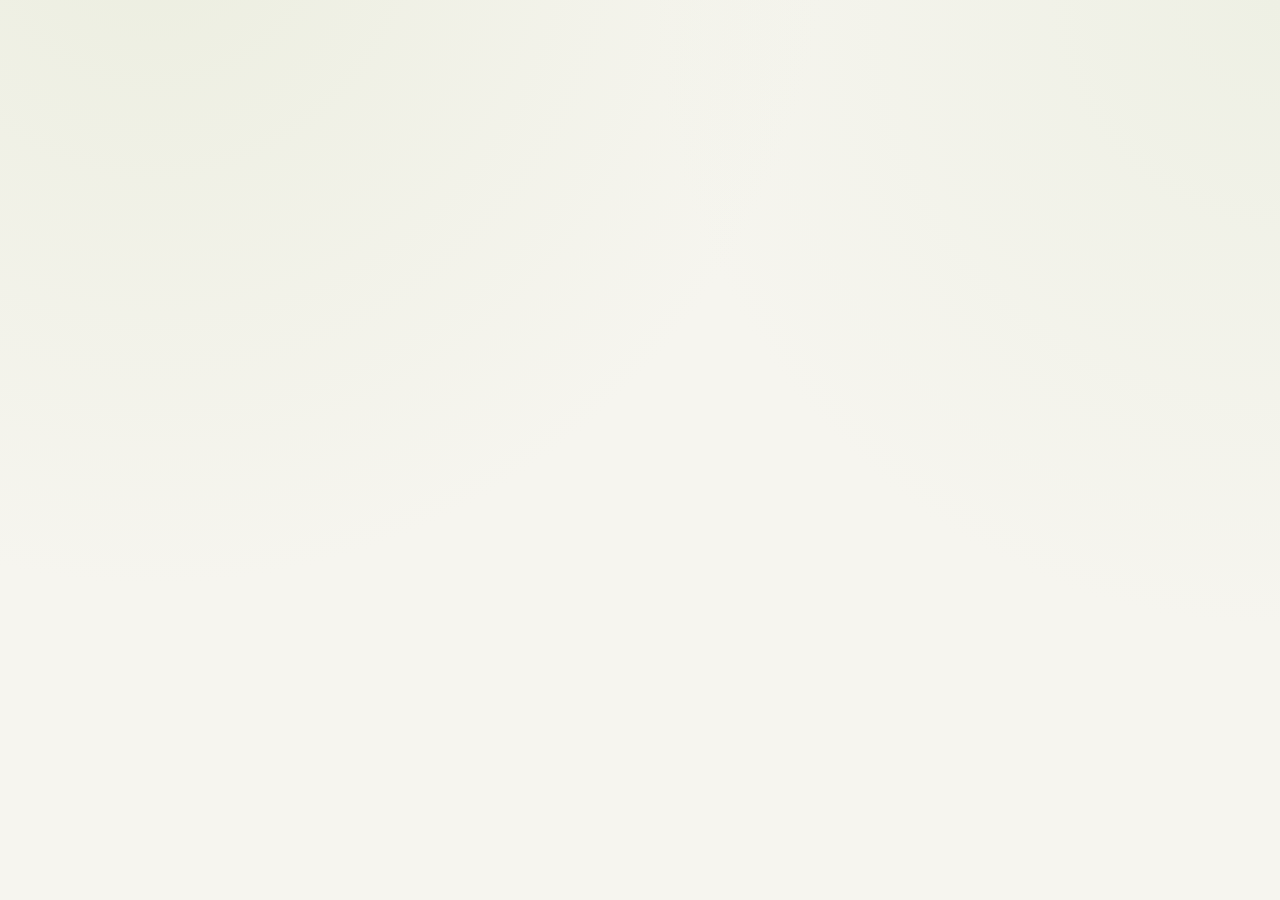
==== index.html @ 40b50306 "Add files via upload index含吉祥物(某HCC病友,我担友(bei)情(po)上镜;不想看小人的可以选no-character版本" ====
<!DOCTYPE html>
<html lang="zh-CN">
<head>
<meta charset="UTF-8">
<meta name="viewport" content="width=device-width, initial-scale=1.0">
<meta name="theme-color" content="#f6f5ef">
<title>从关联到因果 · 实验设计</title>
<meta name="description" content="五个实验设计任务：调节参数、权衡可信度与成本、解读研究结果并回答结论题，把一条可疑的关联锻造成一条站得住的因果链。">
<link rel="icon" href="[data-uri]">
<link rel="stylesheet" href="styles.css">
</head>
<body>
  <main id="app" aria-live="polite"></main>

  <script src="js/config.js"></script>
  <script src="js/character.js"></script>
  <script src="js/rules.js"></script>
  <script src="js/levels.js"></script>
  <script src="js/store.js"></script>
  <script src="js/app.js"></script>
</body>
</html>
---- styles.css ----
/* =========================================================================
 * 从关联到因果 · 设计实验室
 * ========================================================================= */
:root {
  --paper: #f6f5ef;
  --card: #fffefb;
  --ink: #1b2a24;
  --ink-soft: #5a6b62;
  --green: #19392f;
  --lime: #dce99c;
  --brown: #8a5a30;
  --line: rgba(25, 57, 47, .14);
  --good: #2f7d54;
  --mid: #b5792a;
  --bad: #a4442f;
  --shadow: 0 10px 30px -18px rgba(19, 40, 32, .45);
  --radius: 16px;
}

* { box-sizing: border-box; }

html, body {
  margin: 0;
  background: var(--paper);
  color: var(--ink);
  font-family: "Segoe UI", system-ui, -apple-system, "PingFang SC", "Microsoft YaHei", sans-serif;
  line-height: 1.65;
  -webkit-font-smoothing: antialiased;
}

body {
  background-image: radial-gradient(circle at 12% -10%, #eceee0 0, transparent 45%),
                    radial-gradient(circle at 100% 0, #eef0e4 0, transparent 40%);
  min-height: 100vh;
}

.wrap { max-width: 940px; margin: 0 auto; padding: 40px 22px 64px; }

/* ---------- 通用 ---------- */
button { font: inherit; cursor: pointer; }
.muted { color: var(--ink-soft); font-size: .85rem; }
.kicker {
  font-size: .74rem; letter-spacing: .18em; text-transform: uppercase;
  color: var(--brown); font-weight: 700;
}
h1, h2, h3 { line-height: 1.25; margin: 0; }

.btn {
  border: 1px solid var(--green); background: var(--green); color: #f2f6e9;
  padding: 11px 22px; border-radius: 999px; font-weight: 600; transition: .16s;
}
.btn:hover { transform: translateY(-1px); box-shadow: var(--shadow); }
.btn:disabled { opacity: .35; cursor: not-allowed; transform: none; box-shadow: none; }
.btn.ghost { background: transparent; color: var(--green); border-color: var(--line); }
.btn.ghost:hover { background: rgba(25, 57, 47, .05); }
:focus-visible { outline: 3px solid #a65a30; outline-offset: 3px; border-radius: 6px; }

/* ---------- 书架 ---------- */
.hero { margin-bottom: 34px; }
.hero h1 { font-size: clamp(2rem, 5vw, 3rem); font-family: Georgia, "Songti SC", serif; margin: 8px 0 12px; }
.hero .lead { color: var(--ink-soft); max-width: 46ch; font-size: 1.02rem; }
.hero-stats { display: flex; gap: 34px; margin-top: 22px; }
.hero-stats .num { display: block; font-size: 1.7rem; font-weight: 800; color: var(--green); }
.hero-stats .cap { font-size: .78rem; color: var(--ink-soft); letter-spacing: .04em; }
.done-banner {
  margin-top: 20px; padding: 12px 16px; border-radius: 12px;
  background: linear-gradient(120deg, rgba(220, 233, 156, .6), rgba(220, 233, 156, .25));
  border: 1px solid rgba(25, 57, 47, .1); font-size: .92rem;
}

.grid { display: grid; grid-template-columns: repeat(auto-fill, minmax(258px, 1fr)); gap: 16px; }
.card {
  text-align: left; background: var(--card); border: 1px solid var(--line);
  border-radius: var(--radius); padding: 20px; box-shadow: var(--shadow);
  transition: .18s; display: flex; flex-direction: column; gap: 10px;
}
.card:hover { transform: translateY(-3px); border-color: var(--brown); }
.card-top { display: flex; justify-content: space-between; align-items: center; color: var(--ink-soft); font-size: .78rem; }
.card-top .idx { font-weight: 800; color: var(--brown); letter-spacing: .08em; }
.card h3 { font-size: 1.28rem; font-family: Georgia, "Songti SC", serif; }
.tags { display: flex; flex-wrap: wrap; gap: 6px; }
.tags span { font-size: .72rem; background: rgba(25, 57, 47, .06); padding: 3px 9px; border-radius: 999px; color: var(--ink-soft); }
.card-desc { margin: 0; font-size: .9rem; color: var(--ink-soft); flex: 1; }
.badge { align-self: flex-start; font-size: .76rem; padding: 4px 11px; border-radius: 999px; background: rgba(25, 57, 47, .07); color: var(--ink-soft); }
.badge.good { background: rgba(47, 125, 84, .14); color: var(--good); font-weight: 700; }
.badge.mid { background: rgba(181, 121, 42, .16); color: var(--mid); font-weight: 700; }
.home-foot { display: flex; align-items: center; gap: 16px; margin-top: 30px; flex-wrap: wrap; }

/* ---------- 关卡 ---------- */
.level { max-width: 780px; }
.lhead { display: grid; grid-template-columns: auto 1fr auto; gap: 16px; align-items: center; margin-bottom: 26px; }
.ltitle h2 { font-family: Georgia, "Songti SC", serif; font-size: 1.6rem; margin-top: 4px; }
.lmeta { font-size: .76rem; color: var(--ink-soft); text-align: right; line-height: 1.5; }

.story { font-family: Georgia, "Songti SC", "Microsoft YaHei", serif; font-size: 1.06rem; color: #24352d; }
.story p { margin: 0 0 14px; }

.mission {
  margin: 8px 0 26px; padding: 16px 18px; border-left: 3px solid var(--brown);
  background: rgba(138, 90, 48, .06); border-radius: 0 12px 12px 0; font-size: .95rem;
}
.mtag {
  display: inline-block; font-size: .7rem; font-weight: 800; letter-spacing: .12em;
  color: var(--brown); margin-right: 10px; text-transform: uppercase;
}

.panel { background: var(--card); border: 1px solid var(--line); border-radius: var(--radius); padding: 22px; box-shadow: var(--shadow); }
.controls { display: flex; flex-direction: column; gap: 22px; }
.ctrl > label { display: flex; justify-content: space-between; align-items: baseline; font-weight: 600; font-size: .92rem; margin-bottom: 10px; }
.ctrl output { font-weight: 700; color: var(--brown); font-variant-numeric: tabular-nums; }

.seg { display: flex; flex-wrap: wrap; gap: 8px; }
.seg-btn {
  border: 1px solid var(--line); background: #fbfaf5; color: var(--ink);
  padding: 9px 16px; border-radius: 10px; transition: .15s;
}
.seg-btn:hover { border-color: var(--brown); }
.seg-btn.on { background: var(--green); color: #f2f6e9; border-color: var(--green); font-weight: 600; }

input[type=range] { width: 100%; accent-color: var(--green); height: 26px; }

.checks { display: grid; grid-template-columns: repeat(auto-fit, minmax(180px, 1fr)); gap: 10px; }
.chk { display: flex; align-items: center; gap: 10px; padding: 11px 14px; border: 1px solid var(--line); border-radius: 12px; background: #fbfaf5; cursor: pointer; font-size: .92rem; transition: .15s; }
.chk:hover { border-color: var(--brown); }
.chk input { width: 17px; height: 17px; accent-color: var(--green); }
.chk:has(input:checked) { border-color: var(--green); background: rgba(25, 57, 47, .06); }

/* ---------- 实时计算 ---------- */
.metrics-wrap { margin-top: 20px; }
.mhead { display: flex; justify-content: space-between; align-items: baseline; margin-bottom: 12px; }
.mhead h3 { font-size: .8rem; letter-spacing: .14em; text-transform: uppercase; color: var(--ink-soft); }
.preview { font-size: .85rem; color: var(--ink-soft); }
.preview b { color: var(--brown); font-size: 1rem; font-variant-numeric: tabular-nums; }
.metrics { display: grid; grid-template-columns: repeat(auto-fit, minmax(160px, 1fr)); gap: 12px; }
.metric { background: var(--card); border: 1px solid var(--line); border-radius: 12px; padding: 14px 16px; }
.metric .mlabel { font-size: .76rem; color: var(--ink-soft); }
.metric .mvalue { font-size: 1.5rem; font-weight: 800; font-variant-numeric: tabular-nums; margin-top: 4px; }
.metric .munit { font-size: .74rem; font-weight: 600; color: var(--ink-soft); margin-left: 5px; }
.metric.good { border-color: rgba(47, 125, 84, .4); background: rgba(47, 125, 84, .06); }
.metric.good .mvalue { color: var(--good); }
.metric.mid { border-color: rgba(181, 121, 42, .4); background: rgba(181, 121, 42, .06); }
.metric.mid .mvalue { color: var(--mid); }
.metric.bad { border-color: rgba(164, 68, 47, .35); background: rgba(164, 68, 47, .05); }
.metric.bad .mvalue { color: var(--bad); }

/* ---------- 操作与反馈 ---------- */
.actions { display: flex; gap: 12px; margin: 24px 0 8px; }
.feedback { margin-top: 18px; }
.fb-top { display: flex; align-items: center; gap: 12px; margin-bottom: 12px; flex-wrap: wrap; }
.v { font-weight: 800; padding: 5px 14px; border-radius: 999px; font-size: .86rem; }
.v.good { background: rgba(47, 125, 84, .14); color: var(--good); }
.v.bad { background: rgba(164, 68, 47, .12); color: var(--bad); }
.fb-sub { font-size: .82rem; color: var(--ink-soft); }
.fb-score {
  display: flex; align-items: center; gap: 14px; flex-wrap: wrap;
  background: var(--card); border: 1px solid var(--line); border-radius: 12px; padding: 14px 18px;
}
.fsc { display: flex; flex-direction: column; }
.fs-num { font-size: 1.35rem; font-weight: 800; font-variant-numeric: tabular-nums; }
.fs-num.hl { color: var(--brown); }
.fs-cap { font-size: .72rem; color: var(--ink-soft); }
.fs-x { color: var(--ink-soft); font-size: .9rem; }
.fs-best { margin-left: auto; font-size: .8rem; color: var(--ink-soft); background: rgba(25, 57, 47, .06); padding: 6px 12px; border-radius: 999px; }
.msgs { list-style: none; padding: 0; margin: 14px 0 0; display: flex; flex-direction: column; gap: 8px; }
.msgs li { padding: 11px 14px 11px 34px; border-radius: 10px; font-size: .9rem; position: relative; }
.msgs li::before { position: absolute; left: 13px; top: 11px; }
.msgs li.warn { background: rgba(164, 68, 47, .06); border: 1px solid rgba(164, 68, 47, .16); }
.msgs li.warn::before { content: "!"; color: var(--bad); font-weight: 800; }
.msgs li.good { background: rgba(47, 125, 84, .07); border: 1px solid rgba(47, 125, 84, .2); }
.msgs li.good::before { content: "✓"; color: var(--good); font-weight: 800; }
.fb-next { margin-top: 12px; font-size: .85rem; color: var(--good); font-weight: 600; }
.fb-next.dim { color: var(--ink-soft); font-weight: 400; }

.hintbox { margin-top: 16px; padding: 15px 18px; border-radius: 12px; background: rgba(220, 233, 156, .28); border: 1px solid rgba(25, 57, 47, .12); font-size: .92rem; }
.hint-note { margin-top: 8px; font-size: .78rem; color: var(--ink-soft); }

.lnav { display: flex; justify-content: space-between; margin-top: 34px; padding-top: 22px; border-top: 1px solid var(--line); }

@media (max-width: 620px) {
  .lhead { grid-template-columns: 1fr; }
  .lmeta { text-align: left; }
  .fs-best { margin-left: 0; }
}
@media (prefers-reduced-motion: reduce) { * { transition: none !important; } }

/* =========================================================================
 * 设计面板：选项卡片 + 提示词
 * ========================================================================= */
.section-h { font-size: .8rem; letter-spacing: .14em; text-transform: uppercase; color: var(--ink-soft); margin-bottom: 16px; }
.quiz-shuffle {
  margin-left: 10px; font-weight: 400; font-size: .7rem; letter-spacing: .02em;
  text-transform: none; color: var(--ink-soft); opacity: .8;
}
.ctrl-head { display: flex; justify-content: space-between; align-items: baseline; gap: 12px; margin-bottom: 10px; }
.ctrl-head > label { font-weight: 600; font-size: .92rem; }
.ctrl-head output { font-weight: 700; color: var(--brown); font-variant-numeric: tabular-nums; white-space: nowrap; }
.ctrl-note { margin: 8px 0 0; font-size: .78rem; color: var(--ink-soft); }

.optlist { display: flex; flex-direction: column; gap: 8px; }
.opt {
  display: grid; grid-template-columns: 1fr auto; align-items: center; gap: 8px;
  border: 1px solid var(--line); border-radius: 12px; background: #fbfaf5; padding: 4px 8px 4px 4px; transition: .15s;
}
.opt:hover { border-color: var(--brown); }
.opt.selected { border-color: var(--green); background: rgba(25, 57, 47, .06); }
.opt-lab {
  display: flex; align-items: center; gap: 10px; text-align: left; width: 100%;
  border: 0; background: transparent; padding: 11px 12px; border-radius: 10px; color: var(--ink); font-size: .93rem; line-height: 1.45;
}
.opt-lab input[type=checkbox] { width: 17px; height: 17px; accent-color: var(--green); flex: none; }
.opt.selected .opt-lab { font-weight: 600; }
.opt-info {
  flex: none; width: 26px; height: 26px; border-radius: 50%; border: 1px solid var(--line);
  background: #fff; color: var(--ink-soft); font-weight: 700; font-size: .8rem; line-height: 1;
}
.opt-info:hover { border-color: var(--brown); color: var(--brown); }
.opt-tip {
  grid-column: 1 / -1; font-size: .85rem; line-height: 1.6; color: #33443c;
  background: rgba(220, 233, 156, .26); border-radius: 10px; padding: 11px 13px; margin: 2px 4px 8px;
}
.panel.locked { opacity: .72; }
.panel.locked .opt, .panel.locked input[type=range] { pointer-events: none; }

/* =========================================================================
 * 研究结果
 * ========================================================================= */
.resultwrap { margin-top: 26px; }
.result { background: var(--card); border: 1px solid var(--line); border-radius: var(--radius); padding: 20px 22px; box-shadow: var(--shadow); }
.rh { font-size: 1rem; font-family: Georgia, "Songti SC", serif; margin-bottom: 14px; }
.res-lines { margin: 0; padding-left: 18px; font-size: .94rem; }
.res-lines li { margin-bottom: 6px; }
.res-note { margin: 12px 0 0; font-size: .82rem; color: var(--ink-soft); border-top: 1px dashed var(--line); padding-top: 10px; }
.res-table { width: 100%; border-collapse: collapse; font-size: .9rem; }
.res-table th, .res-table td { text-align: left; padding: 9px 12px; border-bottom: 1px solid var(--line); }
.res-table th { font-size: .76rem; letter-spacing: .06em; color: var(--ink-soft); font-weight: 700; }
.res-table td b { color: var(--brown); font-variant-numeric: tabular-nums; }

.seqgrid { display: grid; grid-template-columns: repeat(auto-fit, minmax(230px, 1fr)); gap: 12px; }
.seqbox { border: 1px solid var(--line); border-radius: 12px; padding: 12px 14px; background: #fbfaf5; }
.seqbox h4 { margin: 0 0 10px; font-size: .8rem; color: var(--ink-soft); font-weight: 700; }
.seqrow { display: grid; grid-template-columns: 1fr auto; align-items: center; gap: 8px; margin-bottom: 8px; font-size: .84rem; }
.seqname { grid-column: 1 / -1; color: #33443c; }
.bar { display: block; width: 100%; height: 8px; border-radius: 999px; background: rgba(25, 57, 47, .1); overflow: hidden; }
.bar > span { display: block; height: 100%; background: linear-gradient(90deg, var(--green), #4a7d63); border-radius: 999px; }
.seqrow b { color: var(--brown); font-variant-numeric: tabular-nums; font-size: .84rem; }

/* =========================================================================
 * 选择题
 * ========================================================================= */
.quizhost { margin-top: 30px; }
.quizwrap { border-top: 1px solid var(--line); padding-top: 24px; }
.q { margin-bottom: 24px; }
.q-prompt { font-size: .98rem; margin: 0 0 12px; display: flex; gap: 10px; align-items: baseline; }
.q-no { flex: none; font-weight: 800; color: var(--brown); font-size: .78rem; letter-spacing: .08em; }
.opt.chosen { border-color: var(--brown); }
.opt.correct { border-color: var(--good); background: rgba(47, 125, 84, .1); }
.opt.correct .opt-lab { font-weight: 700; color: var(--good); }
.q-actions { display: flex; align-items: center; gap: 12px; margin-top: 10px; }
.btn.small { padding: 6px 14px; font-size: .82rem; }
.q-status { font-size: .8rem; color: var(--ink-soft); }
.q-feedback { margin-top: 10px; font-size: .9rem; border-radius: 10px; padding: 12px 15px; display: none; }
.q-feedback.good { display: block; background: rgba(47, 125, 84, .08); border: 1px solid rgba(47, 125, 84, .22); color: #245c3f; }
.q-feedback.bad { display: block; background: rgba(164, 68, 47, .07); border: 1px solid rgba(164, 68, 47, .2); color: #7d3423; }
.q-feedback.hint { display: block; background: rgba(220, 233, 156, .3); border: 1px solid rgba(25, 57, 47, .12); color: #33443c; }

/* =========================================================================
 * 本关分数 / 结算
 * ========================================================================= */
.levelscore:empty { display: none; }
.ls { margin-top: 26px; background: var(--card); border: 1px solid var(--line); border-radius: var(--radius); padding: 18px 22px; box-shadow: var(--shadow); }
.ls-title { font-size: .78rem; letter-spacing: .12em; text-transform: uppercase; color: var(--ink-soft); margin-bottom: 12px; }
.ls-body { display: flex; align-items: center; gap: 16px; flex-wrap: wrap; }
.ls-part { display: flex; flex-direction: column; }
.ls-num { font-size: 1.5rem; font-weight: 800; font-variant-numeric: tabular-nums; }
.ls-part.big .ls-num { color: var(--brown); font-size: 1.9rem; }
.ls-cap { font-size: .72rem; color: var(--ink-soft); }
.ls-x { color: var(--ink-soft); }
.ls-hint { font-size: .85rem; color: var(--ink-soft); margin-top: 22px; }

.total-box { background: linear-gradient(120deg, rgba(220, 233, 156, .5), rgba(220, 233, 156, .18)); border: 1px solid rgba(25, 57, 47, .12); border-radius: var(--radius); padding: 24px 26px; margin-bottom: 22px; }
.total-num { font-size: 3.2rem; font-weight: 800; font-family: Georgia, serif; color: var(--green); line-height: 1; }
.total-cap { font-size: .9rem; color: var(--ink-soft); margin-top: 6px; font-weight: 600; }
.total-note { margin: 14px 0 0; font-size: .84rem; color: var(--ink-soft); }
.summary-table td:first-child { font-weight: 600; }
.summary-table tr.dim td { color: var(--ink-soft); }
.summary-actions { display: flex; align-items: center; gap: 16px; margin-top: 24px; flex-wrap: wrap; }

/* =========================================================================
 * 盲盒模式开关（书架页）
 * ========================================================================= */
.modebar { margin: 0 0 20px; }
.mode-toggle {
  display: flex; gap: 13px; align-items: flex-start; width: 100%; text-align: left;
  border: 1px solid var(--line); background: var(--card); border-radius: var(--radius);
  padding: 15px 18px; box-shadow: var(--shadow); transition: .16s;
}
.mode-toggle:hover { border-color: var(--brown); }
.mode-toggle.on { border-color: var(--green); background: rgba(220, 233, 156, .3); }
.mt-icon { font-size: 1.4rem; line-height: 1.2; }
.mt-body { display: flex; flex-direction: column; gap: 4px; }
.mt-title { font-weight: 700; font-size: .95rem; }
.mt-desc { font-size: .84rem; color: var(--ink-soft); line-height: 1.55; }

/* =========================================================================
 * 角色（分图层叠放；图片缺失时显示几何占位）
 * ========================================================================= */
.puppet-host { position: fixed; inset: 0; pointer-events: none; z-index: 45; }

.puppet {
  position: absolute; pointer-events: auto; cursor: grab; touch-action: none;
  user-select: none; -webkit-user-select: none;
}
.puppet.dragging { cursor: grabbing; }

.puppet-stage { position: relative; width: 220px; aspect-ratio: 10 / 14; }
.puppet-stage::before {
  content: ''; position: absolute; left: -10%; top: -5%; right: -10%; bottom: -7%;
  background: radial-gradient(ellipse at 50% 62%, rgba(220, 233, 156, .5), rgba(220, 233, 156, 0) 70%);
  z-index: 0; pointer-events: none;
}

.layer { position: absolute; inset: 0; }
.layer .art {
  position: absolute; inset: 0; width: 100%; height: 100%;
  opacity: 0; transition: opacity .18s ease; pointer-events: none;
}
.layer.has-art .art { opacity: 1; }
.layer.has-art .ph { display: none; }

/* ---------------------------------------------------------------
 * 手臂：肩 → 肘 → 腕 三级嵌套（锚点按 lihui 的实图量出）
 *   大臂/小臂各 1 张图，左右共用；右臂整棵镜像（.is-right）
 *   姿态＝角度（见 js/character.js 的 ARM_POSES），加姿势不用重画图
 *   锚点：肩 39.70% 56.43% / 肘 39.80% 66.79% / 腕 40.00% 71.79%
 * --------------------------------------------------------------- */
.puppet-stage .arm-wrap,
.puppet-stage .arm,
.puppet-stage .seg,
.puppet-stage .hand { position: absolute; inset: 0; }

.puppet-stage .arm-wrap { transform-origin: 50% 50%; }
.puppet-stage .arm-wrap.is-right { transform: scaleX(-1); }
.puppet-stage .arm { transform-origin: 39.70% 56.43%; transition: transform 1.15s cubic-bezier(.25, .75, .3, 1); }
.puppet-stage .seg { transform-origin: 39.80% 66.79%; transition: transform 1.15s cubic-bezier(.25, .75, .3, 1); transition-delay: .08s; }
.puppet-stage .hand { transform-origin: 40.00% 71.79%; transition: transform .95s cubic-bezier(.25, .75, .3, 1); transition-delay: .16s; }
/* 气泡：位置/大小/旋转可以单独调（轴心在气泡中心） */
.layer-bubble-face { transform-origin: 17% 10%; transition: transform .5s ease; }

/* 层级：小臂压在大臂上（肘部袖口盖住接缝），小臂又压住手（袖口盖住掌根） */
.puppet-stage .arm > .art { z-index: 1; }
.puppet-stage .seg { z-index: 3; }
.puppet-stage .seg > .art { z-index: 3; }
.puppet-stage .hand { z-index: 1; }

.puppet-stage .arm .art,
.puppet-stage .seg .art,
.puppet-stage .hand .art {
  position: absolute; inset: 0; width: 100%; height: 100%;
  opacity: 0; transition: opacity .18s ease; pointer-events: none;
}
.puppet-stage .arm.has-art > .art,
.puppet-stage .seg.has-art > .art,
.puppet-stage .hand.has-art > .art { opacity: 1; }
.puppet-stage .arm.has-art > .ph,
.puppet-stage .seg.has-art > .ph,
.puppet-stage .hand.has-art > .ph { display: none; }

/* 手臂几何占位（缺图时用，位置＝锚点连成的竖直胶囊） */
.puppet-stage .arm-wrap .ph {
  position: absolute; background: #dfe7cd; border: 2px solid rgba(25, 57, 47, .32);
  border-radius: 999px;
}
.ph-arm-upper { left: 36.90%; top: 56.00%; width: 5.60%; height: 10.79%; }
.ph-arm-fore { left: 37.00%; top: 66.79%; width: 5.60%; height: 5.00%; }
.ph-hand { left: 37.40%; top: 71.79%; width: 4.60%; height: 4.86%; }

/* 情绪小气泡（短暂出现，不遮挡脸部；淡入淡出由 .has-art 控制） */
.layer-bubble-face { pointer-events: none; }
.layer-bubble-face .art { transition: opacity .32s ease; }

/* 几何占位（缺图时使用；位置按实际图片量出来的范围） */
.layer .ph { position: absolute; }
.ph-hair-back {
  left: 11.4%; top: 38.7%; width: 68%; height: 46.7%;
  background: #b9c6ff; opacity: .5; border-radius: 40% 40% 46% 46%;
}
.ph-hair-mid {
  left: 11.1%; top: 4.1%; width: 77.9%; height: 51.3%;
  background: #ffd6a5; opacity: .5; border-radius: 46% 46% 40% 40%;
}
.ph-hair-front {
  left: 25.6%; top: 20.7%; width: 55.9%; height: 36.4%;
  background: #9bd0ff; opacity: .45; border-radius: 50% 50% 40% 40%;
}
.ph-body {
  left: 37.7%; top: 53%; width: 29.7%; height: 37%;
  background: #a7e0c0; opacity: .5; border: 2px solid rgba(25, 57, 47, .28);
  border-radius: 16% 16% 12% 12%;
}
.ph-face-base {
  left: 21.5%; top: 14%; width: 57.9%; height: 44.2%;
  background: #f7f0e3; border-radius: 50%;
  border: 2px solid rgba(25, 57, 47, .32);
}
.ph-face-feat {
  left: 21.5%; top: 14%; width: 57.9%; height: 44.2%;
  color: #1b2a24;
}
.ph-face-feat svg { display: block; width: 100%; height: 100%; }

.puppet-bubble {
  position: absolute; left: 100%; top: 6%; margin-left: 12px; width: max-content;
  max-width: 200px; background: var(--card); border: 1px solid var(--line);
  border-radius: 12px; padding: 9px 13px; font-size: .82rem; line-height: 1.5;
  box-shadow: var(--shadow); color: var(--ink);
  opacity: 0; transform: translateY(5px); pointer-events: none;
  transition: opacity .38s ease, transform .38s ease;
}
.puppet-bubble.show { opacity: 1; transform: translateY(0); }
.puppet-bubble::before {
  content: ''; position: absolute; left: -6px; top: 16px;
  width: 10px; height: 10px; background: var(--card);
  border-left: 1px solid var(--line); border-bottom: 1px solid var(--line);
  transform: rotate(45deg);
}
.puppet.flip .puppet-bubble { left: auto; right: 100%; margin-left: 0; margin-right: 12px; }
.puppet.flip .puppet-bubble::before {
  left: auto; right: -6px; border-left: 0; border-bottom: 0;
  border-right: 1px solid var(--line); border-top: 1px solid var(--line);
}

/* 位置 / 大小调节面板 */
.puppet-ctl {
  position: fixed; right: 14px; bottom: 14px; z-index: 46;
  display: flex; flex-direction: column; align-items: flex-end; gap: 8px;
}
.ctl-btn {
  width: 42px; height: 42px; border-radius: 50%; border: 1px solid var(--line);
  background: var(--card); box-shadow: var(--shadow); font-size: 1.05rem;
}
.ctl-btn:hover { border-color: var(--brown); }
.ctl-panel {
  background: var(--card); border: 1px solid var(--line); border-radius: 14px;
  padding: 13px 15px; box-shadow: var(--shadow); width: 244px;
}
.ctl-row { display: grid; grid-template-columns: 34px 1fr 48px; align-items: center; gap: 8px; margin-bottom: 9px; font-size: .78rem; }
.ctl-row input[type=range] { height: 22px; }
.ctl-row b { text-align: right; color: var(--brown); font-variant-numeric: tabular-nums; }
.ctl-reset {
  width: 100%; border: 1px solid var(--line); background: transparent;
  border-radius: 999px; padding: 6px; font-size: .78rem; color: var(--green);
}
.ctl-reset:hover { border-color: var(--brown); }
.ctl-tip { margin: 8px 0 0; font-size: .72rem; color: var(--ink-soft); }

/* =========================================================================
 * 术语说明
 * ========================================================================= */
.glossary {
  margin: 0 0 24px; border: 1px solid var(--line); border-radius: 12px;
  background: var(--card); overflow: hidden;
}
.glossary > summary {
  cursor: pointer; padding: 13px 18px; font-size: .86rem; font-weight: 600;
  color: var(--brown); list-style: none;
}
.glossary > summary::-webkit-details-marker { display: none; }
.glossary > summary::before { content: '📖 '; }
.glossary[open] > summary { border-bottom: 1px solid var(--line); }
.glossary dl { margin: 0; padding: 14px 18px 18px; }
.glossary dt { font-weight: 700; font-size: .88rem; margin-top: 10px; color: var(--green); }
.glossary dt:first-child { margin-top: 0; }
.glossary dd { margin: 4px 0 0; font-size: .85rem; color: #33443c; line-height: 1.65; }

/* 首通模式提醒 */
.livewarn {
  margin-top: 12px; padding: 11px 15px; border-radius: 10px; font-size: .86rem;
  background: rgba(181, 121, 42, .09); border: 1px solid rgba(181, 121, 42, .3); color: #8a5a1a;
}
.livewarn span { color: var(--ink-soft); }

/* 宽表横向滚动 */
.table-scroll { overflow-x: auto; -webkit-overflow-scrolling: touch; }
.table-scroll .summary-table { min-width: 760px; }

/* =========================================================================
 * 图片位
 * ========================================================================= */
.fig { margin: 0 0 24px; }
.fig img {
  display: block; width: 100%; height: auto; border-radius: 14px;
  border: 1px solid var(--line); background: #fff; box-shadow: var(--shadow);
}
.fig figcaption { font-size: .82rem; color: var(--ink-soft); margin-top: 9px; padding-left: 2px; line-height: 1.5; }

.fig-ph .ph-box {
  border: 1px dashed rgba(138, 90, 48, .5); border-radius: 14px;
  background: rgba(138, 90, 48, .045);
  padding: 26px 20px; display: flex; flex-direction: column; gap: 7px; align-items: center; text-align: center;
}
.ph-tag { font-size: .74rem; font-weight: 800; letter-spacing: .12em; color: var(--brown); text-transform: uppercase; }
.ph-path { font-size: .88rem; color: #33443c; }
.ph-path code { background: rgba(25, 57, 47, .08); padding: 2px 8px; border-radius: 6px; font-size: .84rem; }
.ph-tip { font-size: .78rem; color: var(--ink-soft); }

/* ---------------------------------------------------------------
 * 顶部悬挂提醒条（无角色版本，见 no-character.html）
 *   贴在网页正上边缘、水平居中，带两根小绳，随状态淡入淡出
 * --------------------------------------------------------------- */
.top-reminder {
  position: fixed; top: 0; left: 50%; z-index: 80;
  display: flex; align-items: center; gap: 9px;
  max-width: min(620px, 90vw);
  padding: 12px 22px 13px;
  background: var(--card); color: var(--ink);
  border: 1px solid var(--line); border-top: none;
  border-radius: 0 0 15px 15px;
  box-shadow: 0 10px 28px rgba(24, 45, 38, .13);
  font-size: .89rem; line-height: 1.45;
  opacity: 0; pointer-events: none;
  transform: translate(-50%, -16px);
  transition: opacity .45s ease, transform .45s cubic-bezier(.25, .8, .3, 1);
}
.top-reminder.show { opacity: 1; transform: translate(-50%, 0); }
.top-reminder::before {                 /* 两根小绳 */
  content: ''; position: absolute; top: 0; left: 50%; width: 40px; height: 7px;
  transform: translateX(-50%);
  background:
    linear-gradient(var(--line), var(--line)) 8px 0 / 2px 7px no-repeat,
    linear-gradient(var(--line), var(--line)) 30px 0 / 2px 7px no-repeat;
}
.top-reminder .tr-icon { font-size: 1.05rem; line-height: 1; }
.top-reminder .tr-text { font-weight: 500; }
.top-reminder[data-state="pass"] { border-color: #b9dcc3; background: #f4fbf5; }
.top-reminder[data-state="fail"] { border-color: #e4d0a8; background: #fdfaf3; }
.top-reminder[data-state="warn-both"] { border-color: #e8c3b6; background: #fdf6f3; }

.fig.img-broken img { display: none; }
.fig.img-broken::after {
  content: '图片加载失败：请检查文件名、路径与大小写（Linux 服务器区分大小写）。';
  display: block; border: 1px solid rgba(164, 68, 47, .35); background: rgba(164, 68, 47, .06);
  color: #7d3423; border-radius: 12px; padding: 14px 16px; font-size: .85rem;
}
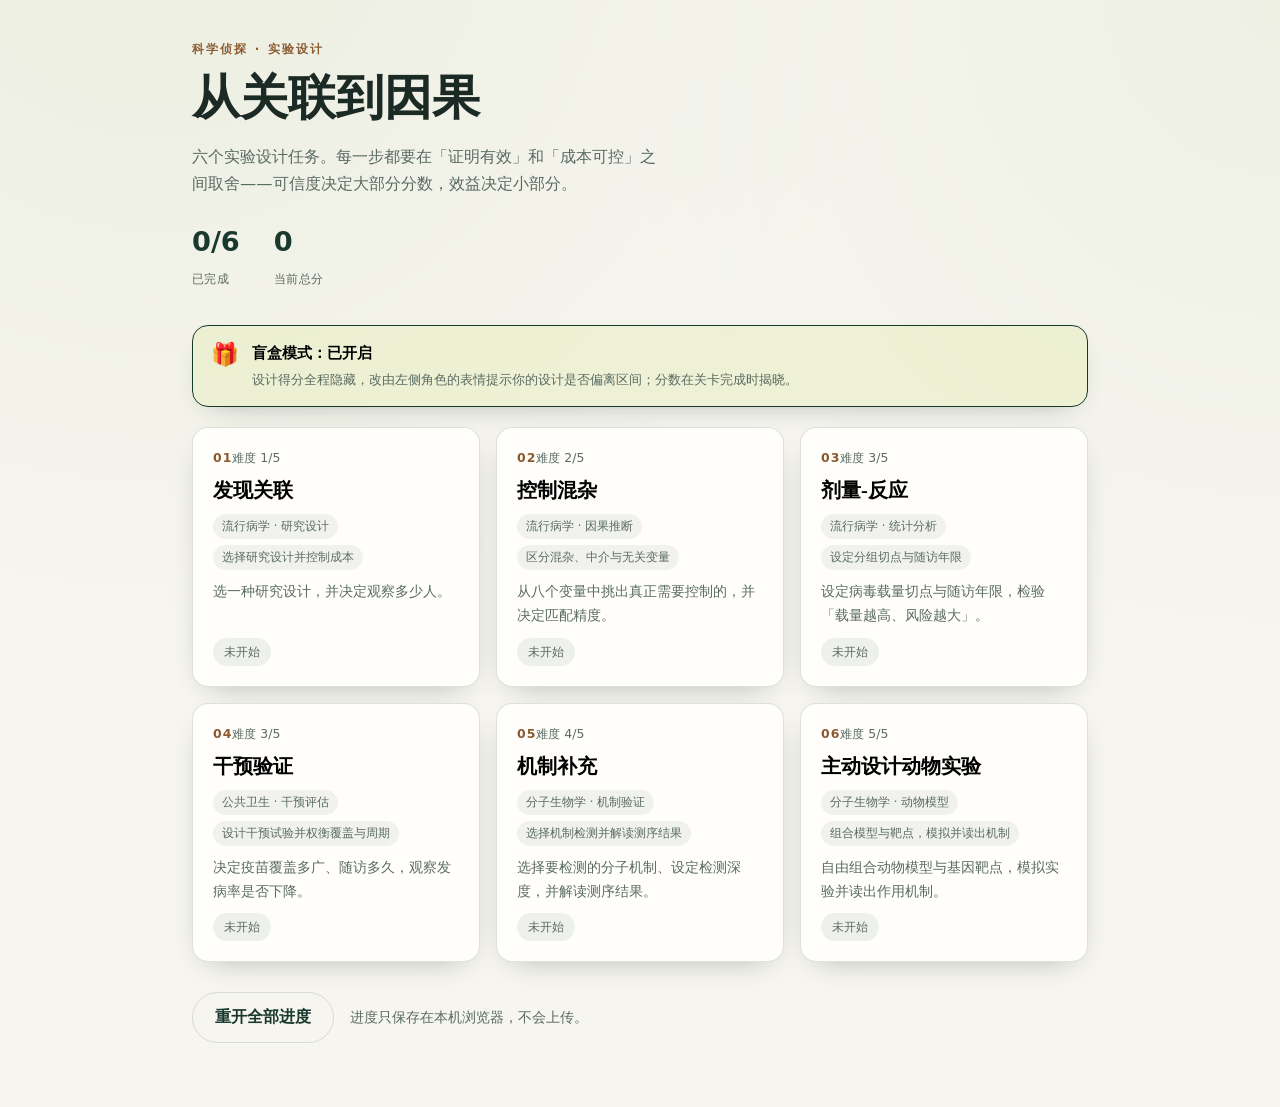
==== commit 592ccfbc: "Update script source paths in index.html 难绷deepseek帮倒忙这一块 🔍 真正的症结在哪里？ 1. 你的文件位置是对的 你看第一张截图，index." ====
--- a/index.html
+++ b/index.html
@@ -12,11 +12,11 @@
 <body>
   <main id="app" aria-live="polite"></main>
 
-  <script src="js/config.js"></script>
-  <script src="js/character.js"></script>
-  <script src="js/rules.js"></script>
-  <script src="js/levels.js"></script>
-  <script src="js/store.js"></script>
-  <script src="js/app.js"></script>
+  <script src="config.js"></script>
+  <script src="character.js"></script>
+  <script src="rules.js"></script>
+  <script src="levels.js"></script>
+  <script src="store.js"></script>
+  <script src="app.js"></script>
 </body>
 </html>
